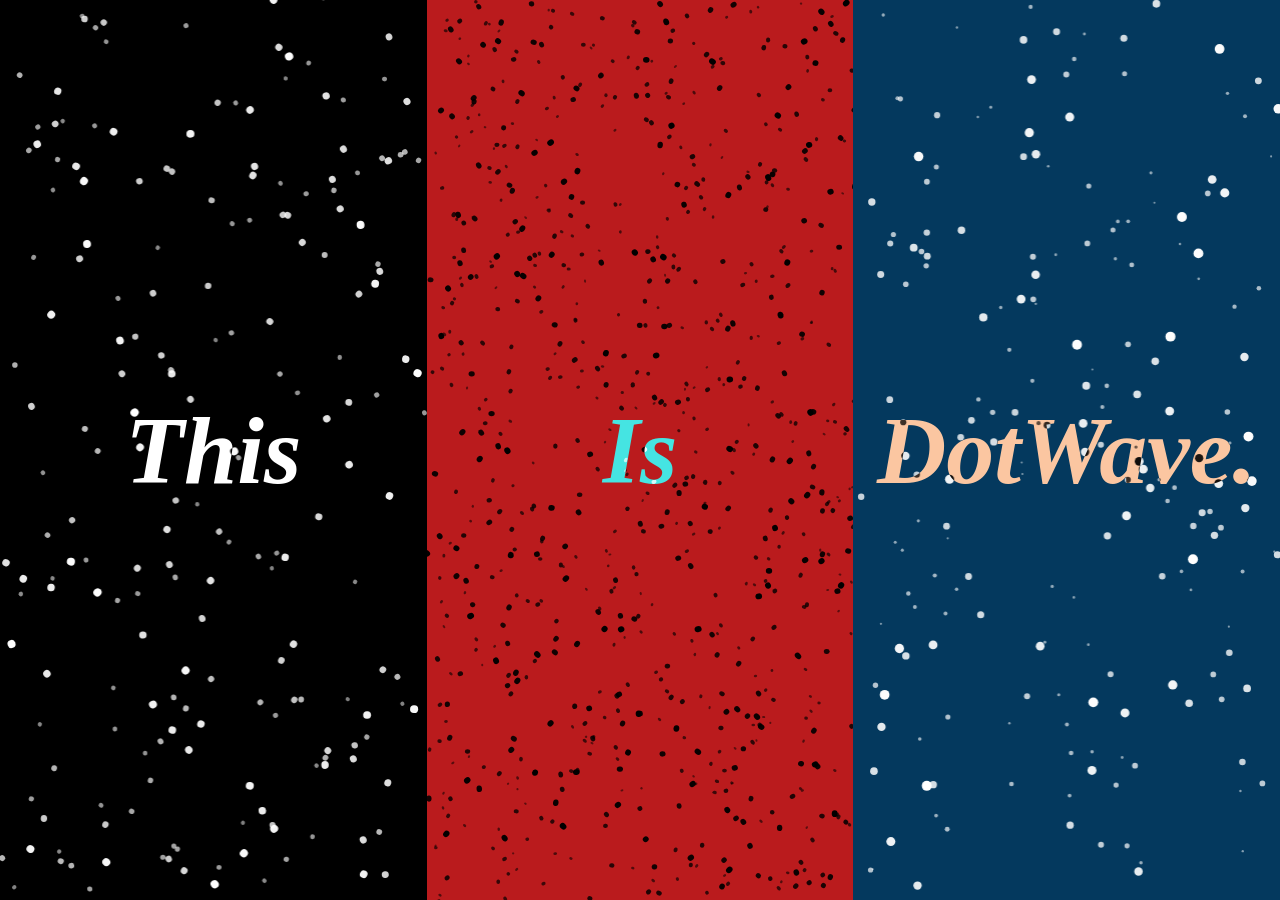
==== index.html @ 808babf5 "Fixed bugs and added dot stretching" ====
<!DOCTYPE html>
<html lang="en">
<head>
    <meta charset="UTF-8">
    <meta name="viewport" content="width=device-width, initial-scale=1.0">
    <title>This Is DotWave.</title>
    <link rel="stylesheet" href="style.css">
    <script defer src="../dotwave.js"></script>
    <script defer src="script.js"></script>
</head>
<body>
    <div class="container">
        <div class="card" id="card1">
            <p>This</p>
        </div>
        <div class="card" id="card2">
            <p>Is</p>
        </div>
        <div class="card" id="card3">
            <p>DotWave.</p>
        </div>
    </div>
</body>
</html>
---- style.css ----
body{
    margin: 0;
    padding: 0;
    font-family: serif;
    background-color: #000000;
    color: #ffffff;
    user-select: none;
}
.container {
    width: 100%;
    height: 100vh;
    display: flex;
}
.card{
    flex: 1;
    height: 100vh;
    display: flex;
    justify-content: center;
    align-items: center;
    text-align: center;
    box-sizing: border-box;
}
p{
    font-size: 6rem;
    z-index: 2;
    mix-blend-mode: difference;
    font-weight: 700;
    font-style: italic;
}
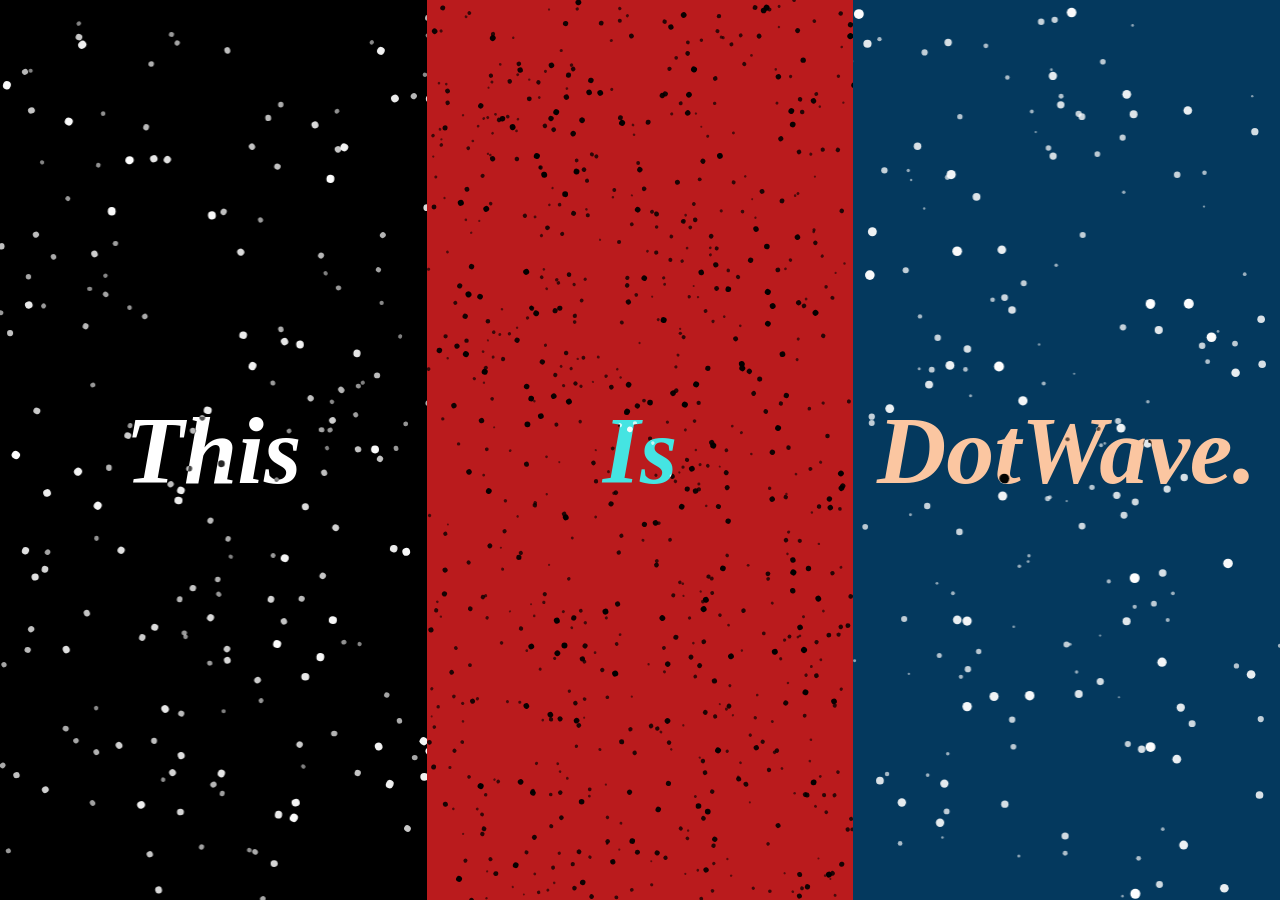
==== commit 4379fde3: "1.1.0 (official now)" ====
--- a/index.html
+++ b/index.html
@@ -5,7 +5,7 @@
     <meta name="viewport" content="width=device-width, initial-scale=1.0">
     <title>This Is DotWave.</title>
     <link rel="stylesheet" href="style.css">
-    <script defer src="../dotwave.js"></script>
+    <script defer src="src/dotwave.min.js"></script>
     <script defer src="script.js"></script>
 </head>
 <body>
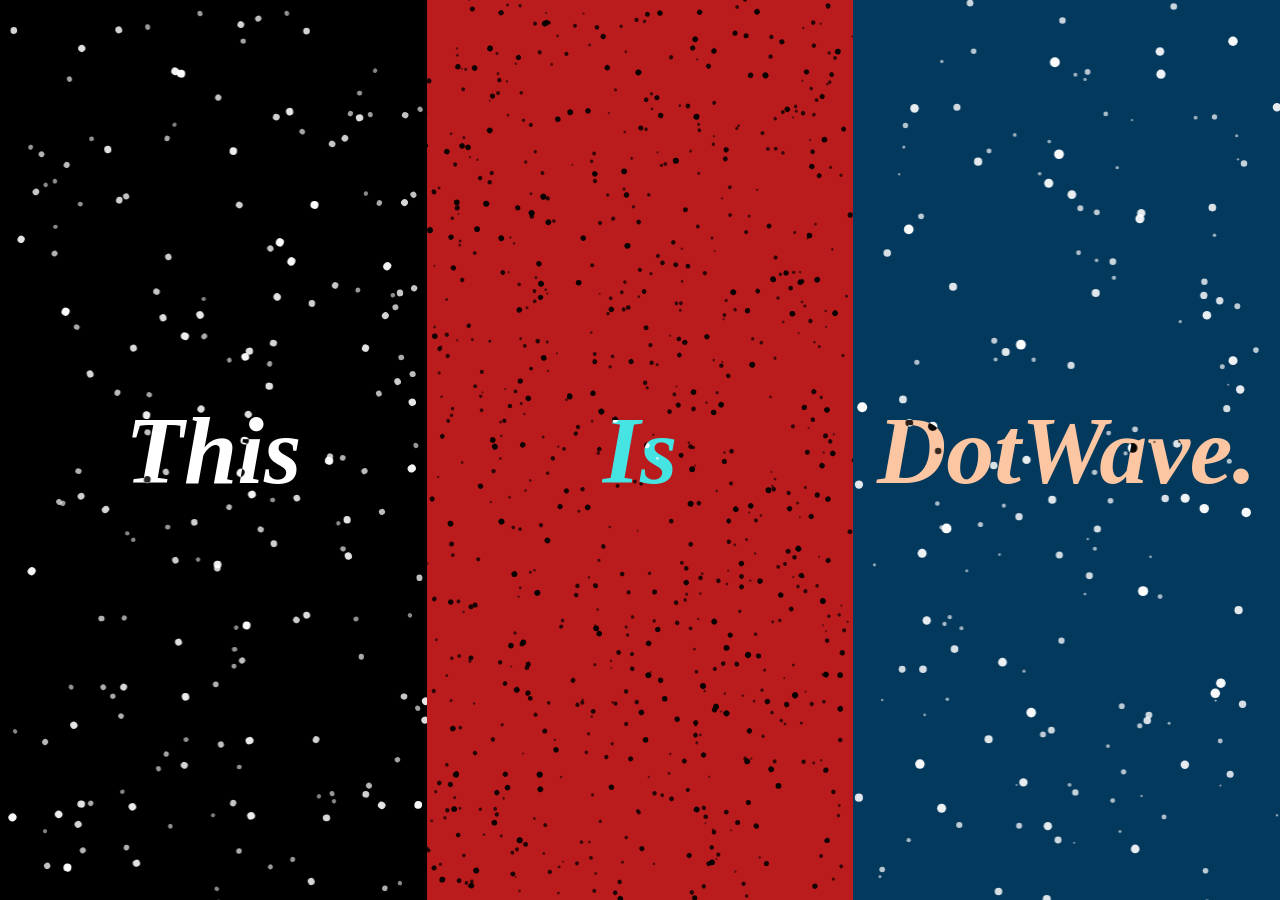
==== commit aa885e01: "Update readme; add example codes" ====
--- a/index.html
+++ b/index.html
@@ -4,9 +4,9 @@
     <meta charset="UTF-8">
     <meta name="viewport" content="width=device-width, initial-scale=1.0">
     <title>This Is DotWave.</title>
-    <link rel="stylesheet" href="style.css">
-    <script defer src="src/dotwave.min.js"></script>
-    <script defer src="script.js"></script>
+    <link rel="stylesheet" href="/style.css">
+    <script defer src="/src/dotwave.min.js"></script>
+    <script defer src="/script.js"></script>
 </head>
 <body>
     <div class="container">
